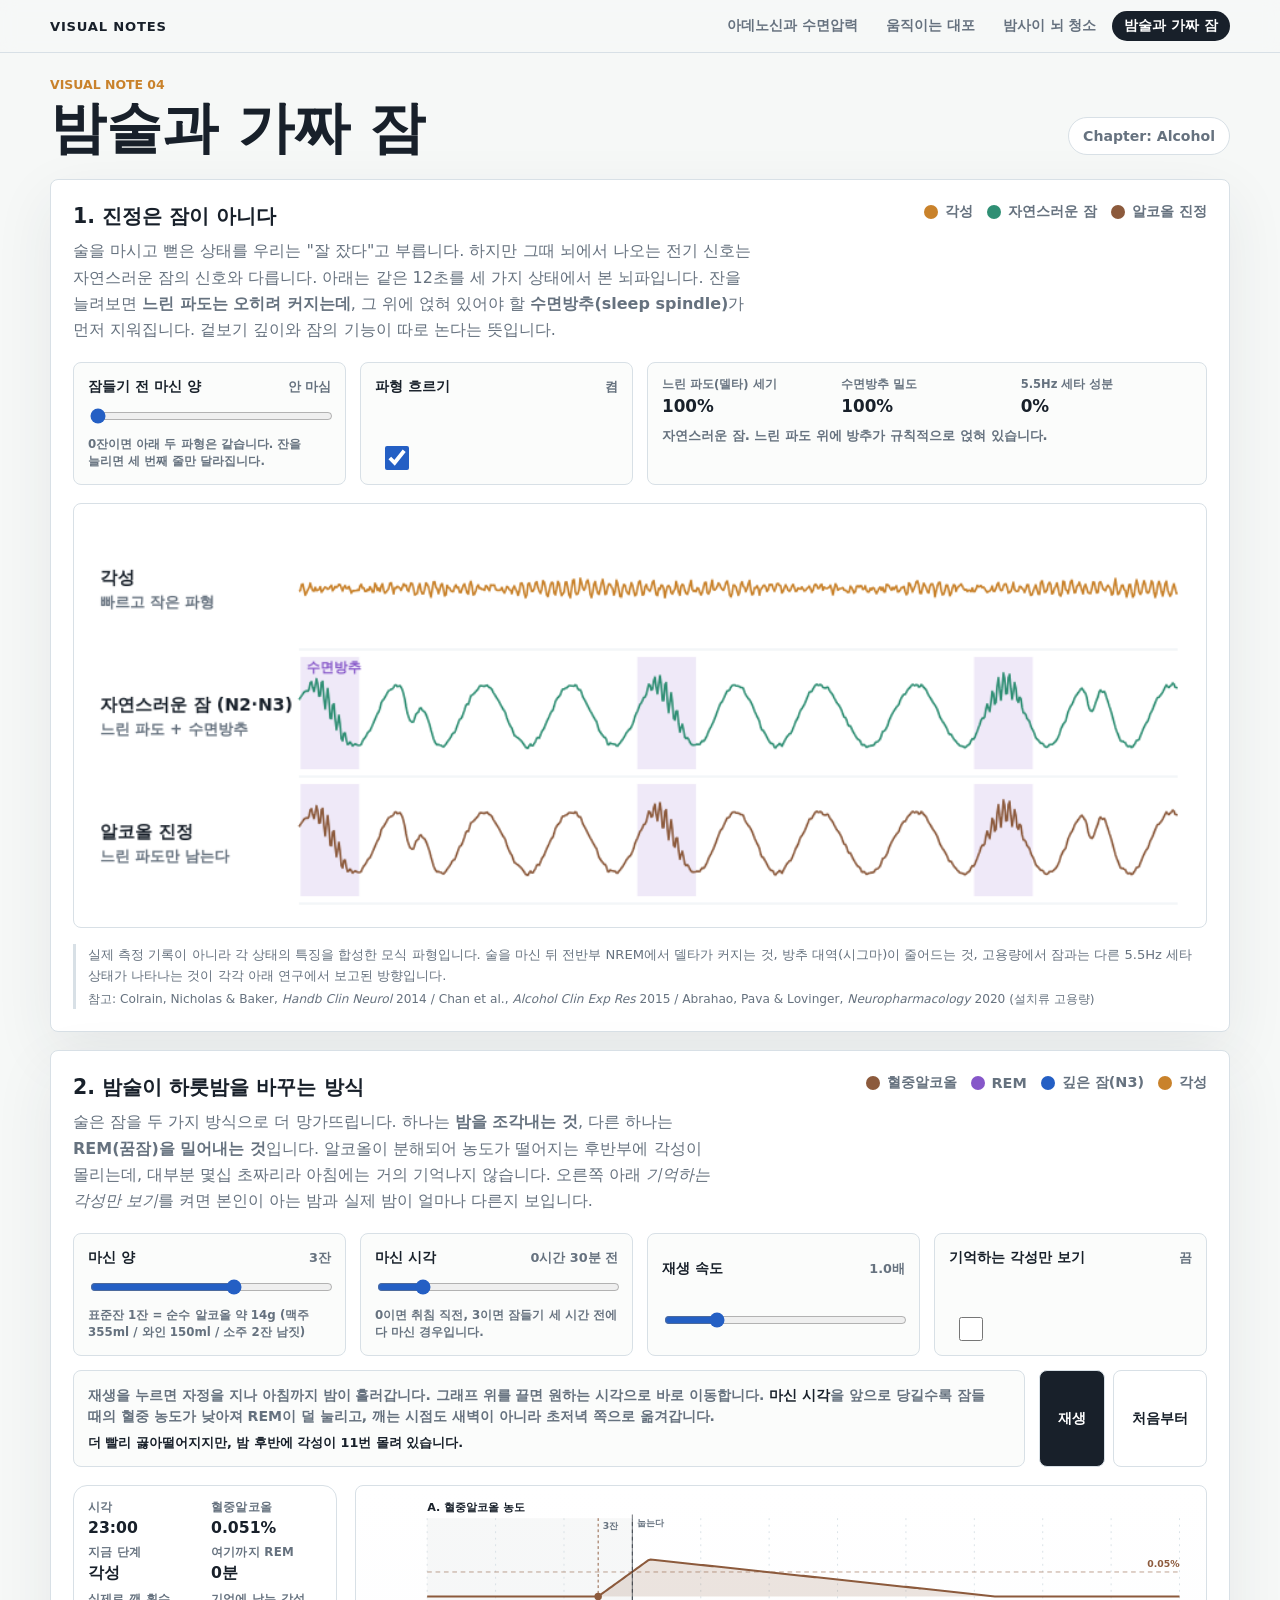
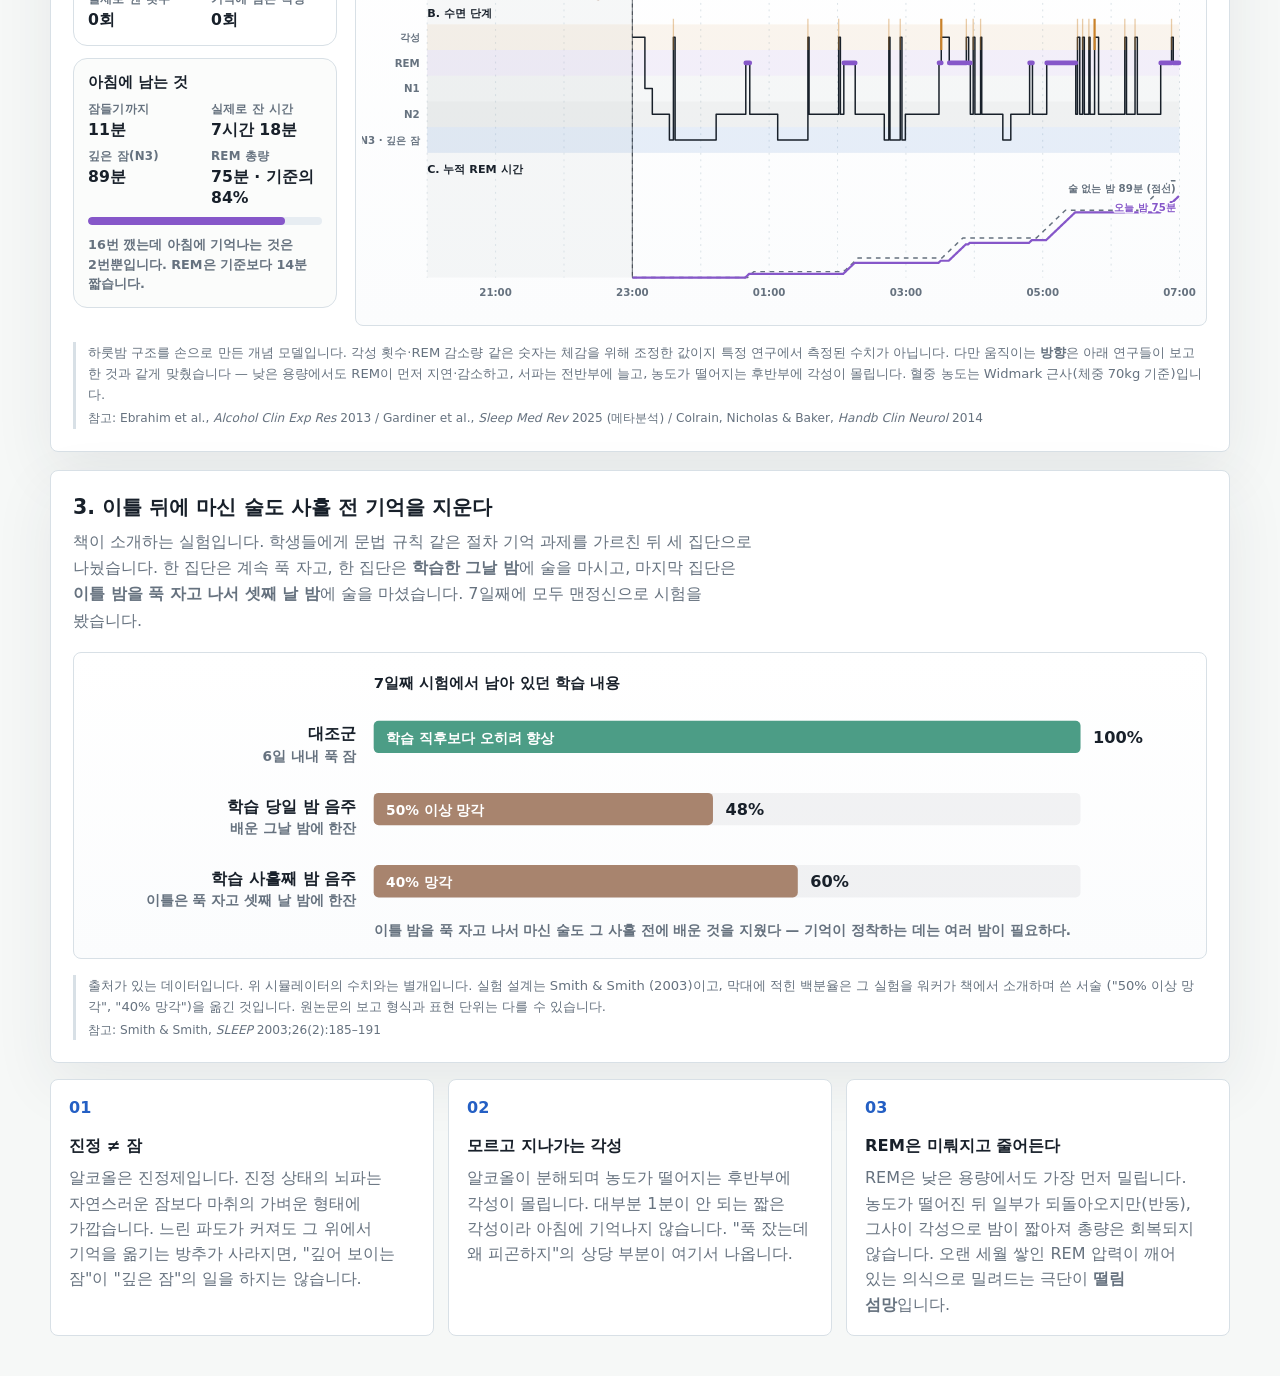
==== alcohol_sim/index.html @ cadebc6d "네 번째 시각화 "밤술과 가짜 잠" 추가 책에서 알코올을 "수면제를 제외하고 가장 잘못 알려진 수면 보조제"로 꼽는 대목을 세 장면으로 나눠 담았다.  1. 진정 ≠ 잠 (뇌파 비" ====
<!doctype html>
<html lang="ko">
  <head>
    <meta charset="UTF-8" />
    <meta name="viewport" content="width=device-width, initial-scale=1.0" />
    <title>Why We Sleep Visual Notes</title>
    <link rel="stylesheet" href="../styles.css" />
  </head>
  <body>
    <main class="app-shell">
      <section class="topbar" aria-labelledby="page-title">
        <div>
          <p class="eyebrow">Visual Note 04</p>
          <h1 id="page-title">밤술과 가짜 잠</h1>
        </div>
        <div class="chapter-pill">Chapter: Alcohol</div>
      </section>

      <section class="visual-stage" aria-labelledby="eeg-title">
        <div class="chart-header">
          <div>
            <h2 id="eeg-title">1. 진정은 잠이 아니다</h2>
            <p>
              술을 마시고 뻗은 상태를 우리는 "잘 잤다"고 부릅니다. 하지만 그때 뇌에서 나오는 전기 신호는
              자연스러운 잠의 신호와 다릅니다. 아래는 같은 12초를 세 가지 상태에서 본 뇌파입니다.
              잔을 늘려보면 <b>느린 파도는 오히려 커지는데</b>, 그 위에 얹혀 있어야 할
              <b>수면방추(sleep spindle)</b>가 먼저 지워집니다. 겉보기 깊이와 잠의 기능이 따로 논다는 뜻입니다.
            </p>
          </div>
          <div class="legend" aria-label="뇌파 범례">
            <span><i class="swatch swatch-wakeful"></i>각성</span>
            <span><i class="swatch swatch-natural"></i>자연스러운 잠</span>
            <span><i class="swatch swatch-alcohol"></i>알코올 진정</span>
          </div>
        </div>

        <div class="control-panel eeg-controls" aria-label="뇌파 비교 조절">
          <label>
            <span>잠들기 전 마신 양 <b id="eegDoseValue"></b></span>
            <input id="eegDose" type="range" min="0" max="4" step="0.25" value="0" />
            <small>0잔이면 아래 두 파형은 같습니다. 잔을 늘리면 세 번째 줄만 달라집니다.</small>
          </label>
          <label class="toggle-card">
            <span>파형 흐르기 <b id="eegPlayValue"></b></span>
            <input id="eegPlay" type="checkbox" checked />
          </label>
          <div class="eeg-readout">
            <dl>
              <div>
                <dt>느린 파도(델타) 세기</dt>
                <dd id="deltaValue">—</dd>
              </div>
              <div>
                <dt>수면방추 밀도</dt>
                <dd id="spindleValue">—</dd>
              </div>
              <div>
                <dt>5.5Hz 세타 성분</dt>
                <dd id="thetaValue">—</dd>
              </div>
            </dl>
            <p id="eegVerdict">—</p>
          </div>
        </div>

        <div class="eeg-frame">
          <canvas
            id="eegCanvas"
            width="900"
            height="330"
            role="img"
            aria-label="각성, 자연스러운 잠, 알코올 진정의 뇌파 비교"
          ></canvas>
        </div>

        <p class="model-note">
          실제 측정 기록이 아니라 각 상태의 특징을 합성한 모식 파형입니다.
          술을 마신 뒤 전반부 NREM에서 델타가 커지는 것, 방추 대역(시그마)이 줄어드는 것,
          고용량에서 잠과는 다른 5.5Hz 세타 상태가 나타나는 것이 각각 아래 연구에서 보고된 방향입니다.
          <span>
            참고: Colrain, Nicholas &amp; Baker, <i>Handb Clin Neurol</i> 2014 /
            Chan et al., <i>Alcohol Clin Exp Res</i> 2015 /
            Abrahao, Pava &amp; Lovinger, <i>Neuropharmacology</i> 2020 (설치류 고용량)
          </span>
        </p>
      </section>

      <section class="visual-stage stage-gap" aria-labelledby="night-title">
        <div class="chart-header">
          <div>
            <h2 id="night-title">2. 밤술이 하룻밤을 바꾸는 방식</h2>
            <p>
              술은 잠을 두 가지 방식으로 더 망가뜨립니다. 하나는 <b>밤을 조각내는 것</b>,
              다른 하나는 <b>REM(꿈잠)을 밀어내는 것</b>입니다.
              알코올이 분해되어 농도가 떨어지는 후반부에 각성이 몰리는데,
              대부분 몇십 초짜리라 아침에는 거의 기억나지 않습니다.
              오른쪽 아래 <em>기억하는 각성만 보기</em>를 켜면 본인이 아는 밤과 실제 밤이 얼마나 다른지 보입니다.
            </p>
          </div>
          <div class="legend" aria-label="그래프 범례">
            <span><i class="swatch swatch-alcohol"></i>혈중알코올</span>
            <span><i class="swatch swatch-rem"></i>REM</span>
            <span><i class="swatch swatch-deep"></i>깊은 잠(N3)</span>
            <span><i class="swatch swatch-arousal"></i>각성</span>
          </div>
        </div>

        <div class="control-panel alcohol-controls" aria-label="시뮬레이션 조절">
          <label>
            <span>마신 양 <b id="drinksValue"></b></span>
            <input id="drinks" type="range" min="0" max="5" step="0.5" value="3" />
            <small>표준잔 1잔 = 순수 알코올 약 14g (맥주 355ml / 와인 150ml / 소주 2잔 남짓)</small>
          </label>
          <label>
            <span>마신 시각 <b id="aheadValue"></b></span>
            <input id="drinkAhead" type="range" min="0" max="3" step="0.25" value="0.5" />
            <small>0이면 취침 직전, 3이면 잠들기 세 시간 전에 다 마신 경우입니다.</small>
          </label>
          <label>
            <span>재생 속도 <b id="speedValue"></b></span>
            <input id="speed" type="range" min="0.5" max="3" step="0.1" value="1" />
          </label>
          <label class="toggle-card">
            <span>기억하는 각성만 보기 <b id="rememberedValue"></b></span>
            <input id="showRemembered" type="checkbox" />
          </label>
          <div class="sleep-controls">
            <div class="drag-help">
              재생을 누르면 자정을 지나 아침까지 밤이 흘러갑니다. 그래프 위를 끌면 원하는 시각으로 바로 이동합니다.
              <em>마신 시각</em>을 앞으로 당길수록 잠들 때의 혈중 농도가 낮아져 REM이 덜 눌리고,
              깨는 시점도 새벽이 아니라 초저녁 쪽으로 옮겨갑니다.
              <b id="statusValue"></b>
            </div>
            <div class="button-row">
              <button id="playToggle" type="button">재생</button>
              <button id="restart" type="button">처음부터</button>
            </div>
          </div>
        </div>

        <div class="alcohol-stage">
          <div class="night-readout">
            <dl class="brain-readout">
              <div>
                <dt>시각</dt>
                <dd id="clockValue">—</dd>
              </div>
              <div>
                <dt>혈중알코올</dt>
                <dd id="bacValue">—</dd>
              </div>
              <div>
                <dt>지금 단계</dt>
                <dd id="stageValue">—</dd>
              </div>
              <div>
                <dt>여기까지 REM</dt>
                <dd id="remValue">—</dd>
              </div>
              <div>
                <dt>실제로 깬 횟수</dt>
                <dd id="wakeValue">—</dd>
              </div>
              <div>
                <dt>기억에 남는 각성</dt>
                <dd id="rememberValue">—</dd>
              </div>
            </dl>

            <div class="morning-card">
              <h3>아침에 남는 것</h3>
              <dl class="brain-readout">
                <div>
                  <dt>잠들기까지</dt>
                  <dd id="summarySol">—</dd>
                </div>
                <div>
                  <dt>실제로 잔 시간</dt>
                  <dd id="summaryTst">—</dd>
                </div>
                <div>
                  <dt>깊은 잠(N3)</dt>
                  <dd id="summaryN3">—</dd>
                </div>
                <div>
                  <dt>REM 총량</dt>
                  <dd id="summaryRem">—</dd>
                </div>
              </dl>
              <div class="rem-bar" aria-hidden="true">
                <i id="remBarFill"></i>
              </div>
              <p id="summaryVerdict">—</p>
            </div>
          </div>

          <div class="chart-frame">
            <svg id="nightChart" role="img" aria-label="혈중알코올 농도, 수면 단계, 누적 REM 그래프"></svg>
          </div>
        </div>

        <p class="model-note">
          하룻밤 구조를 손으로 만든 개념 모델입니다. 각성 횟수·REM 감소량 같은 숫자는
          체감을 위해 조정한 값이지 특정 연구에서 측정된 수치가 아닙니다.
          다만 움직이는 <b>방향</b>은 아래 연구들이 보고한 것과 같게 맞췄습니다 —
          낮은 용량에서도 REM이 먼저 지연·감소하고, 서파는 전반부에 늘고,
          농도가 떨어지는 후반부에 각성이 몰립니다. 혈중 농도는 Widmark 근사(체중 70kg 기준)입니다.
          <span>
            참고: Ebrahim et al., <i>Alcohol Clin Exp Res</i> 2013 /
            Gardiner et al., <i>Sleep Med Rev</i> 2025 (메타분석) /
            Colrain, Nicholas &amp; Baker, <i>Handb Clin Neurol</i> 2014
          </span>
        </p>
      </section>

      <section class="visual-stage stage-gap" aria-labelledby="memory-title">
        <div class="chart-header">
          <div>
            <h2 id="memory-title">3. 이틀 뒤에 마신 술도 사흘 전 기억을 지운다</h2>
            <p>
              책이 소개하는 실험입니다. 학생들에게 문법 규칙 같은 절차 기억 과제를 가르친 뒤 세 집단으로 나눴습니다.
              한 집단은 계속 푹 자고, 한 집단은 <b>학습한 그날 밤</b>에 술을 마시고,
              마지막 집단은 <b>이틀 밤을 푹 자고 나서 셋째 날 밤</b>에 술을 마셨습니다.
              7일째에 모두 맨정신으로 시험을 봤습니다.
            </p>
          </div>
        </div>

        <div class="chart-frame memory-frame">
          <svg id="memoryChart" role="img" aria-label="음주 시점에 따른 기억 유지율 비교"></svg>
        </div>

        <p class="model-note">
          출처가 있는 데이터입니다. 위 시뮬레이터의 수치와는 별개입니다.
          실험 설계는 Smith &amp; Smith (2003)이고, 막대에 적힌 백분율은 그 실험을 워커가 책에서 소개하며 쓴 서술
          ("50% 이상 망각", "40% 망각")을 옮긴 것입니다. 원논문의 보고 형식과 표현 단위는 다를 수 있습니다.
          <span>참고: Smith &amp; Smith, <i>SLEEP</i> 2003;26(2):185–191</span>
        </p>
      </section>

      <section class="insight-grid" aria-label="핵심 설명">
        <article>
          <span class="metric">01</span>
          <h3>진정 ≠ 잠</h3>
          <p>
            알코올은 진정제입니다. 진정 상태의 뇌파는 자연스러운 잠보다 마취의 가벼운 형태에 가깝습니다.
            느린 파도가 커져도 그 위에서 기억을 옮기는 방추가 사라지면,
            "깊어 보이는 잠"이 "깊은 잠"의 일을 하지는 않습니다.
          </p>
        </article>
        <article>
          <span class="metric">02</span>
          <h3>모르고 지나가는 각성</h3>
          <p>
            알코올이 분해되며 농도가 떨어지는 후반부에 각성이 몰립니다.
            대부분 1분이 안 되는 짧은 각성이라 아침에 기억나지 않습니다.
            "푹 잤는데 왜 피곤하지"의 상당 부분이 여기서 나옵니다.
          </p>
        </article>
        <article>
          <span class="metric">03</span>
          <h3>REM은 미뤄지고 줄어든다</h3>
          <p>
            REM은 낮은 용량에서도 가장 먼저 밀립니다. 농도가 떨어진 뒤 일부가 되돌아오지만(반동),
            그사이 각성으로 밤이 짧아져 총량은 회복되지 않습니다.
            오랜 세월 쌓인 REM 압력이 깨어 있는 의식으로 밀려드는 극단이 <b>떨림 섬망</b>입니다.
          </p>
        </article>
      </section>
    </main>

    <script src="../nav.js"></script>
    <script src="../shared.js"></script>
    <script src="../alcohol.js"></script>
  </body>
</html>
---- styles.css ----
:root {
  color-scheme: light;
  --ink: #18202a;
  --muted: #66727f;
  --line: #d8e0e6;
  --paper: #f6f8f7;
  --surface: #ffffff;
  --adenosine: #2f8f74;
  --circadian: #8657c9;
  --pressure: #245fc4;
  --caffeine: #c9822b;
  --sleep: #f2dfc8;
  --forced-sleep: #eecb9e;
  --wake: #fff8e8;
  --amyloid: #4a5b8c;
  --plaque: #8c5a3c;
  --clearance: #1f8ba8;
}

* {
  box-sizing: border-box;
}

body {
  margin: 0;
  min-height: 100vh;
  background: var(--paper);
  color: var(--ink);
  font-family:
    Inter, ui-sans-serif, system-ui, -apple-system, BlinkMacSystemFont, "Segoe UI",
    sans-serif;
}

.app-shell {
  width: min(1180px, calc(100% - 32px));
  margin: 0 auto;
  padding: 24px 0 40px;
}

/* ── 공통 헤더 (nav.js가 모든 페이지에 주입) ─────────────── */

.site-nav {
  position: sticky;
  top: 0;
  z-index: 20;
  border-bottom: 1px solid var(--line);
  background: rgb(246 248 247 / 0.88);
  backdrop-filter: blur(8px);
}

.site-nav-inner {
  display: flex;
  align-items: center;
  justify-content: space-between;
  gap: 20px;
  width: min(1180px, calc(100% - 32px));
  min-height: 52px;
  margin: 0 auto;
}

.site-nav-brand {
  flex: 0 0 auto;
  color: var(--ink);
  font-size: 0.82rem;
  font-weight: 900;
  letter-spacing: 0.06em;
  text-decoration: none;
  text-transform: uppercase;
}

.site-nav-links {
  display: flex;
  align-items: center;
  gap: 4px;
  min-width: 0;
  overflow-x: auto;
  scrollbar-width: none;
}

.site-nav-links::-webkit-scrollbar {
  display: none;
}

.site-nav-link {
  flex: 0 0 auto;
  border-radius: 999px;
  padding: 6px 12px;
  color: var(--muted);
  font-size: 0.86rem;
  font-weight: 800;
  text-decoration: none;
  white-space: nowrap;
}

a.site-nav-link:hover {
  background: rgb(36 95 196 / 0.08);
  color: var(--pressure);
}

.site-nav-link.is-current {
  background: var(--ink);
  color: #fff;
}

.home-shell {
  display: grid;
  gap: 18px;
}

/* 화면 높이에 맞추지 않고 콘텐츠 높이를 그대로 쓴다.
   min-height + align-content:center 조합은 위아래로 죽은 공간을 만든다. */
.home-hero {
  display: grid;
  justify-items: start;
  gap: 18px;
  padding: 40px 0 10px;
}

.home-hero h1 {
  max-width: 900px;
}

.home-hero p {
  max-width: 720px;
  color: var(--muted);
  font-size: 1.08rem;
  line-height: 1.75;
  word-break: keep-all;
}

/* 히어로에서 아래 카드로 시선을 내리는 손그림 화살표 */
.scroll-cue {
  display: flex;
  align-items: flex-end;
  gap: 12px;
  margin-top: 4px;
  color: var(--caffeine);
}

.scroll-cue svg {
  width: 56px;
  height: 74px;
  flex: 0 0 auto;
}

.scroll-cue span {
  padding-bottom: 10px;
  font-size: 0.92rem;
  font-weight: 800;
}

/* ── 홈 시각화 카드 ───────────────────────────────────────
   .insight-grid는 sim 페이지의 "핵심 설명"과 공유하므로
   홈 목록은 별도 클래스로 둔다. 섞으면 설명 카드까지 클릭 가능해 보인다. */

.viz-grid {
  display: grid;
  grid-template-columns: repeat(3, minmax(0, 1fr));
  gap: 14px;
}

.viz-card {
  display: flex;
  flex-direction: column;
  border: 1px solid var(--line);
  border-radius: 8px;
  padding: 18px;
  background: var(--surface);
  color: inherit;
  text-decoration: none;
}

a.viz-card {
  transition:
    transform 0.14s ease,
    box-shadow 0.14s ease,
    border-color 0.14s ease;
}

a.viz-card:hover {
  border-color: var(--pressure);
  box-shadow: 0 14px 34px rgb(41 51 61 / 0.13);
  transform: translateY(-3px);
}

a.viz-card:focus-visible {
  outline: 2px solid var(--pressure);
  outline-offset: 3px;
}

.viz-card .metric {
  display: block;
  margin-bottom: 18px;
  color: var(--pressure);
  font-weight: 900;
}

.viz-card h3 {
  margin-bottom: 8px;
  font-size: 1.02rem;
}

.viz-card p {
  color: var(--muted);
  line-height: 1.58;
  word-break: keep-all;
}

.viz-card-go {
  margin-top: 14px;
  color: var(--pressure);
  font-size: 0.88rem;
  font-weight: 900;
}

a.viz-card:hover .viz-card-go {
  text-decoration: underline;
}

/* ── 홈 하단 소개 ─────────────────────────────────────── */

.home-about {
  display: grid;
  grid-template-columns: minmax(0, 1fr) auto;
  align-items: start;
  gap: 24px 40px;
  margin-top: 34px;
  padding-top: 26px;
  border-top: 1px solid var(--line);
}

.home-about h2 {
  margin-bottom: 12px;
  font-size: 1.02rem;
}

.home-about-main p {
  max-width: 680px;
  color: var(--muted);
  line-height: 1.7;
  word-break: keep-all;
}

.home-about-main p + p {
  margin-top: 10px;
}

.home-about-main a {
  color: var(--ink);
  font-weight: 800;
  text-decoration: underline;
  text-underline-offset: 3px;
}

.home-about-note {
  margin-top: 14px;
  border-left: 3px solid var(--line);
  padding-left: 12px;
  font-size: 0.88rem;
}

.home-about-links {
  display: grid;
  gap: 8px;
  justify-items: start;
}

.home-about-links a {
  display: inline-flex;
  align-items: center;
  gap: 6px;
  border: 1px solid var(--line);
  border-radius: 999px;
  padding: 9px 16px;
  background: var(--surface);
  color: var(--ink);
  font-size: 0.88rem;
  font-weight: 800;
  text-decoration: none;
  white-space: nowrap;
}

.home-about-links a:hover {
  border-color: var(--pressure);
  color: var(--pressure);
}

/* 아직 만들지 않은 시각화 */
.viz-card.is-soon {
  border-style: dashed;
  background: #eef1f3;
  cursor: default;
  opacity: 0.6;
}

.viz-card.is-soon .metric {
  color: var(--muted);
}

.topbar {
  display: flex;
  align-items: end;
  justify-content: space-between;
  gap: 20px;
  margin-bottom: 24px;
}

.eyebrow {
  margin: 0 0 8px;
  color: var(--caffeine);
  font-size: 0.78rem;
  font-weight: 800;
  letter-spacing: 0;
  text-transform: uppercase;
}

h1,
h2,
h3,
p {
  margin: 0;
}

h1 {
  font-size: clamp(2rem, 4.4vw, 4.7rem);
  line-height: 0.98;
  letter-spacing: 0;
}

.chapter-pill {
  flex: 0 0 auto;
  border: 1px solid var(--line);
  border-radius: 999px;
  padding: 10px 14px;
  background: var(--surface);
  color: var(--muted);
  font-size: 0.88rem;
  font-weight: 700;
}

.visual-stage {
  background: var(--surface);
  border: 1px solid var(--line);
  border-radius: 8px;
  padding: 22px;
  box-shadow: 0 20px 60px rgb(41 51 61 / 0.08);
}

.chart-header {
  display: flex;
  align-items: start;
  justify-content: space-between;
  gap: 24px;
  margin-bottom: 18px;
}

.chart-header h2 {
  margin-bottom: 8px;
  font-size: 1.28rem;
}

.chart-header p {
  max-width: 680px;
  color: var(--muted);
  line-height: 1.65;
  word-break: keep-all;
}

.legend {
  display: flex;
  flex-wrap: wrap;
  justify-content: flex-end;
  gap: 10px 14px;
  min-width: 300px;
  color: var(--muted);
  font-size: 0.9rem;
  font-weight: 700;
}

.legend span {
  display: inline-flex;
  align-items: center;
  gap: 7px;
}

.swatch {
  width: 14px;
  height: 14px;
  border-radius: 50%;
  display: inline-block;
}

.swatch-adenosine {
  background: var(--adenosine);
}

.swatch-pressure {
  background: var(--pressure);
}

.swatch-circadian {
  background: var(--circadian);
}

.swatch-caffeine {
  background: var(--caffeine);
}

.control-panel {
  display: grid;
  grid-template-columns: repeat(4, minmax(0, 1fr));
  gap: 14px;
  margin-bottom: 18px;
}

.control-panel label {
  display: grid;
  gap: 10px;
  min-width: 0;
  border: 1px solid var(--line);
  border-radius: 8px;
  padding: 14px;
  background: #fbfcfb;
}

.control-panel span {
  display: flex;
  align-items: center;
  justify-content: space-between;
  gap: 10px;
  color: var(--ink);
  font-size: 0.88rem;
  font-weight: 800;
  line-height: 1.35;
}

.control-panel b {
  flex: 0 0 auto;
  color: var(--muted);
  font-size: 0.8rem;
}

input[type="range"] {
  width: 100%;
  accent-color: var(--pressure);
}

input[type="number"] {
  width: 100%;
  border: 1px solid var(--line);
  border-radius: 8px;
  padding: 9px 10px;
  background: #fff;
  color: var(--ink);
  font: inherit;
  font-weight: 800;
}

input[type="checkbox"] {
  justify-self: start;
  width: 44px;
  height: 24px;
  margin: 0;
  accent-color: var(--pressure);
}

.toggle-card {
  align-content: space-between;
}

.sleep-controls {
  display: grid;
  grid-column: span 4;
  grid-template-columns: minmax(0, 1fr) auto;
  gap: 14px;
}

.drag-help {
  border: 1px solid var(--line);
  border-radius: 8px;
  padding: 14px;
  background: #fbfcfb;
  color: var(--muted);
  font-size: 0.88rem;
  font-weight: 700;
  line-height: 1.5;
  word-break: keep-all;
}

.drag-help b {
  display: block;
  margin-top: 6px;
  color: var(--ink);
}

.button-row {
  display: flex;
  align-items: stretch;
  gap: 8px;
}

button {
  border: 1px solid var(--line);
  border-radius: 8px;
  padding: 0 18px;
  background: var(--ink);
  color: #fff;
  font: inherit;
  font-size: 0.9rem;
  font-weight: 900;
  cursor: pointer;
}

button + button {
  background: #fff;
  color: var(--ink);
}

.chart-frame {
  position: relative;
  width: 100%;
  min-height: 460px;
  border: 1px solid var(--line);
  border-radius: 8px;
  overflow: hidden;
  background: linear-gradient(180deg, #ffffff 0%, #fbfcfd 100%);
}

#sleepChart {
  display: block;
  width: 100%;
  height: 460px;
  touch-action: none;
}

.forced-draw-mode #sleepChart {
  cursor: crosshair;
}

.axis-label {
  position: absolute;
  color: var(--muted);
  font-size: 0.78rem;
  font-weight: 800;
}

.axis-y {
  top: 18px;
  left: 18px;
}

.axis-x {
  right: 20px;
  bottom: 16px;
}

.insight-grid {
  display: grid;
  grid-template-columns: repeat(3, minmax(0, 1fr));
  gap: 14px;
  margin-top: 16px;
}

.insight-grid article {
  background: var(--surface);
  border: 1px solid var(--line);
  border-radius: 8px;
  padding: 18px;
}

.metric {
  display: block;
  margin-bottom: 18px;
  color: var(--pressure);
  font-weight: 900;
}

.insight-grid h3 {
  margin-bottom: 8px;
  font-size: 1.02rem;
}

.insight-grid p {
  color: var(--muted);
  line-height: 1.58;
  word-break: keep-all;
}

.sleep-band {
  fill: var(--sleep);
}

.forced-sleep-band {
  cursor: pointer;
  fill: var(--forced-sleep);
}

.wake-band {
  fill: var(--wake);
}

.grid-line {
  stroke: #e7edf2;
  stroke-width: 1;
}

.axis-line {
  stroke: #aeb9c3;
  stroke-width: 1.5;
}

.chart-text {
  fill: var(--muted);
  font-size: 12px;
  font-weight: 700;
}

.event-label {
  fill: var(--ink);
  font-size: 12px;
  font-weight: 800;
}

.path-adenosine,
.path-pressure,
.path-circadian {
  fill: none;
  stroke-linecap: round;
  stroke-linejoin: round;
  stroke-width: 4;
}

.pressure-fill {
  stroke: none;
}

.path-adenosine {
  stroke: var(--adenosine);
}

.path-pressure {
  stroke: var(--pressure);
}

.path-circadian {
  stroke: var(--circadian);
}

.threshold-line {
  stroke: var(--pressure);
  stroke-dasharray: 6 7;
  stroke-width: 1.5;
}

.now-line {
  stroke: var(--ink);
  stroke-dasharray: 5 7;
  stroke-width: 1.5;
}

.forced-line {
  stroke: var(--caffeine);
  stroke-dasharray: 4 6;
  stroke-width: 1.5;
}

.sleep-label {
  fill: #5b6e8c;
  font-size: 12px;
  font-weight: 900;
}

.manual-label {
  fill: var(--ink);
  font-size: 12px;
  font-weight: 900;
  pointer-events: none;
}

.drag-preview {
  fill: var(--forced-sleep);
  opacity: 0.64;
  pointer-events: none;
}

/* ── Visual Note 02: 졸음운전 ────────────────────────────── */

.drive-controls {
  grid-template-columns: repeat(4, minmax(0, 1fr));
  align-items: stretch;
}

.control-panel label small {
  color: var(--muted);
  font-size: 0.74rem;
  font-weight: 700;
  line-height: 1.45;
  word-break: keep-all;
}

.stat-card {
  display: grid;
  align-content: start;
  gap: 8px;
  min-width: 0;
  border: 1px solid var(--line);
  border-radius: 8px;
  padding: 14px;
  background: #fbfcfb;
}

.stat-card > span {
  color: var(--ink);
  font-size: 0.88rem;
  font-weight: 800;
}

.stat-card > b {
  color: var(--pressure);
  font-size: 1.5rem;
  font-weight: 900;
  line-height: 1;
}

.stat-card > small {
  color: var(--muted);
  font-size: 0.76rem;
  font-weight: 700;
  line-height: 1.45;
  word-break: keep-all;
}

.drive-frame {
  position: relative;
  width: 100%;
  aspect-ratio: 16 / 9;
  max-height: 560px;
  border: 1px solid var(--line);
  border-radius: 8px;
  overflow: hidden;
  background: #0d1118;
  user-select: none;
  touch-action: none;
}

#driveCanvas {
  display: block;
  width: 100%;
  height: 100%;
}

.eyelid {
  position: absolute;
  left: 0;
  width: 100%;
  height: 56%;
  pointer-events: none;
  transform: scaleY(0);
  will-change: transform;
}

.eyelid-top {
  top: 0;
  transform-origin: top;
  background: linear-gradient(180deg, #000 0%, #000 74%, #17090a 100%);
}

.eyelid-bottom {
  bottom: 0;
  transform-origin: bottom;
  background: linear-gradient(0deg, #000 0%, #000 74%, #17090a 100%);
}

.drive-frame.is-shut::after {
  content: "눈이 감겼습니다";
  position: absolute;
  inset: auto 0 46%;
  color: #6b2a2a;
  font-size: 0.9rem;
  font-weight: 900;
  letter-spacing: 0.14em;
  text-align: center;
  pointer-events: none;
}

.drive-hud {
  position: absolute;
  inset: 14px 14px auto;
  display: grid;
  gap: 10px;
  pointer-events: none;
}

.drive-frame.is-blind .hud-item:not(.hud-danger),
.drive-frame.is-blind .lane-gauge {
  opacity: 0;
}

.drive-frame.is-blind .hud-danger {
  background: rgb(40 12 12 / 0.85);
}

.hud-row {
  display: flex;
  flex-wrap: wrap;
  gap: 8px;
}

.hud-item {
  display: grid;
  gap: 2px;
  border-radius: 6px;
  padding: 7px 11px;
  background: rgb(10 14 20 / 0.62);
  color: #e8eef5;
}

.hud-item span {
  color: #93a4b8;
  font-size: 0.68rem;
  font-weight: 800;
}

.hud-item b {
  font-size: 0.98rem;
  font-weight: 900;
  font-variant-numeric: tabular-nums;
}

.hud-danger b {
  color: #ff9c7a;
}

.lane-gauge {
  display: flex;
  align-items: center;
  gap: 10px;
  width: min(340px, 68%);
}

.lane-gauge-track {
  position: relative;
  flex: 1;
  height: 6px;
  border-radius: 999px;
  background: rgb(10 14 20 / 0.62);
}

.lane-gauge-track::before {
  content: "";
  position: absolute;
  top: -3px;
  bottom: -3px;
  left: 50%;
  width: 1px;
  background: rgb(232 238 245 / 0.5);
}

.lane-gauge-track i {
  position: absolute;
  top: 50%;
  left: 50%;
  width: 12px;
  height: 12px;
  border-radius: 50%;
  background: #7fd1ff;
  transform: translate(-50%, -50%);
}

#laneLabel {
  color: #93a4b8;
  font-size: 0.72rem;
  font-weight: 900;
  white-space: nowrap;
}

#laneLabel[data-level="warn"] {
  color: #ffcc7a;
}

#laneLabel[data-level="danger"] {
  color: #ff8a6a;
}

.drive-overlay {
  position: absolute;
  inset: 0;
  display: grid;
  place-items: center;
  padding: 20px;
  background: rgb(8 11 16 / 0.72);
  backdrop-filter: blur(2px);
}

.drive-overlay[hidden] {
  display: none;
}

.overlay-card {
  display: grid;
  justify-items: center;
  text-align: center;
  gap: 12px;
  width: min(520px, 100%);
  border: 1px solid rgb(232 238 245 / 0.14);
  border-radius: 10px;
  padding: 22px;
  background: rgb(16 21 29 / 0.94);
  color: #eef3f8;
}

.overlay-eyebrow {
  color: var(--caffeine);
  font-size: 0.74rem;
  font-weight: 900;
  letter-spacing: 0.1em;
  text-transform: uppercase;
}

.overlay-card h3 {
  font-size: 1.24rem;
  line-height: 1.35;
  word-break: keep-all;
}

.overlay-card > p:last-of-type {
  color: #a9b8c8;
  font-size: 0.92rem;
  line-height: 1.6;
  word-break: keep-all;
}

.overlay-stats {
  display: grid;
  grid-template-columns: repeat(2, minmax(0, 1fr));
  gap: 10px;
  width: 100%;
  margin: 0;
}

.overlay-stats[hidden] {
  display: none;
}

.overlay-stats div {
  border-radius: 6px;
  padding: 10px 12px;
  background: rgb(232 238 245 / 0.06);
}

.overlay-stats dt {
  color: #93a4b8;
  font-size: 0.72rem;
  font-weight: 800;
}

.overlay-stats dd {
  margin: 4px 0 0;
  font-size: 1rem;
  font-weight: 900;
  font-variant-numeric: tabular-nums;
  word-break: keep-all;
}

.overlay-card button {
  min-height: 50px;
  margin-top: 4px;
  padding: 0 32px;
  font-size: 1rem;
}

.overlay-card > small {
  color: #93a4b8;
  font-size: 0.78rem;
  font-weight: 700;
  line-height: 1.5;
  word-break: keep-all;
}

.overlay-stats dd,
.overlay-stats dt {
  text-align: left;
}

.touch-controls {
  position: absolute;
  inset: auto 14px 14px;
  display: none;
  justify-content: space-between;
  gap: 12px;
}

.touch-controls button {
  width: 76px;
  height: 56px;
  border: 1px solid rgb(232 238 245 / 0.2);
  border-radius: 10px;
  background: rgb(10 14 20 / 0.6);
  color: #e8eef5;
  font-size: 1.2rem;
}

.dual-charts {
  display: grid;
  grid-template-columns: repeat(2, minmax(0, 1fr));
  gap: 14px;
  margin-bottom: 18px;
}

.mini-chart figcaption {
  display: flex;
  align-items: center;
  justify-content: space-between;
  gap: 10px;
}

.drag-badge {
  flex: 0 0 auto;
  border: 1px solid var(--line);
  border-radius: 999px;
  padding: 4px 10px;
  background: var(--surface);
  color: var(--muted);
  font-size: 0.72rem;
  font-weight: 800;
}

#riskCurve {
  cursor: ew-resize;
  touch-action: none;
  user-select: none;
}

#riskCurve.is-scrubbing .current-dot {
  r: 8;
}

.mini-chart {
  display: grid;
  gap: 10px;
  margin: 0;
  border: 1px solid var(--line);
  border-radius: 8px;
  padding: 16px;
  background: #fbfcfb;
}

.mini-chart figcaption {
  color: var(--ink);
  font-size: 0.9rem;
  font-weight: 800;
  word-break: keep-all;
}

.mini-chart svg {
  display: block;
  width: 100%;
  height: auto;
}

.mini-chart small {
  color: var(--muted);
  font-size: 0.76rem;
  font-weight: 700;
  line-height: 1.5;
  word-break: keep-all;
}

.grid-line.dashed {
  stroke-dasharray: 4 5;
}

.current-dot {
  fill: var(--caffeine);
}

.risk-bar {
  fill: #4d5763;
}

.risk-bar.is-active {
  fill: var(--caffeine);
}

@media (max-width: 900px) {
  .drive-controls {
    grid-template-columns: repeat(2, minmax(0, 1fr));
  }

  .dual-charts {
    grid-template-columns: 1fr;
  }
}

@media (pointer: coarse) {
  .touch-controls {
    display: flex;
  }
}

@media (max-width: 760px) {
  .app-shell {
    width: min(100% - 20px, 1180px);
    padding-top: 20px;
  }

  .drive-controls {
    grid-template-columns: 1fr;
  }

  .drive-frame {
    aspect-ratio: 4 / 3;
  }

  .hud-item span {
    font-size: 0.62rem;
  }

  .hud-item b {
    font-size: 0.85rem;
  }

  .lane-gauge {
    width: 100%;
  }

  .overlay-stats {
    grid-template-columns: 1fr;
  }

  .topbar,
  .chart-header {
    align-items: stretch;
    flex-direction: column;
  }

  .chapter-pill {
    width: fit-content;
  }

  .visual-stage {
    padding: 14px;
  }

  .legend {
    justify-content: flex-start;
    min-width: 0;
  }

  .control-panel,
  .sleep-controls {
    grid-template-columns: 1fr;
  }

  .sleep-controls {
    grid-column: span 1;
  }

  .button-row {
    min-height: 44px;
  }

  .chart-frame {
    min-height: 360px;
  }

  #sleepChart {
    height: 360px;
  }

  .insight-grid,
  .viz-grid {
    grid-template-columns: 1fr;
  }

  .site-nav-inner {
    width: min(100% - 20px, 1180px);
  }

  .home-hero {
    padding: 28px 0 6px;
  }

  .home-about {
    grid-template-columns: 1fr;
    gap: 18px;
  }

  .scroll-cue svg {
    width: 44px;
    height: 58px;
  }
}


/* ── 밤사이 뇌 청소 (amyloid_sim) ────────────────────────── */

.swatch-production {
  background: var(--caffeine);
}

.swatch-clearance {
  background: var(--clearance);
}

.swatch-amyloid {
  background: var(--amyloid);
}

.swatch-plaque {
  background: var(--plaque);
}

.amyloid-stage {
  display: grid;
  grid-template-columns: 320px minmax(0, 1fr);
  gap: 18px;
  align-items: start;
}

.brain-frame {
  display: grid;
  gap: 12px;
  border: 1px solid var(--line);
  border-radius: 14px;
  padding: 12px;
  background: var(--surface);
}

.brain-frame canvas {
  display: block;
  width: 100%;
  height: auto;
}

.brain-readout {
  display: grid;
  grid-template-columns: repeat(2, minmax(0, 1fr));
  gap: 8px 12px;
  margin: 0;
}

.brain-readout dt {
  color: var(--muted);
  font-size: 0.74rem;
  font-weight: 800;
  letter-spacing: 0.02em;
}

.brain-readout dd {
  margin: 2px 0 0;
  font-size: 0.98rem;
  font-weight: 800;
  font-variant-numeric: tabular-nums;
}

.model-note {
  margin: 16px 0 0;
  border-left: 3px solid var(--line);
  padding-left: 12px;
  color: var(--muted);
  font-size: 0.82rem;
  line-height: 1.6;
}

.model-note span {
  display: block;
  margin-top: 4px;
  font-size: 0.76rem;
}

/* SVG 안쪽 */

.amyloid-sleep-band {
  fill: rgb(74 91 140 / 0.06);
}

.amyloid-grid {
  stroke: var(--line);
  stroke-width: 1;
  stroke-dasharray: 2 5;
}

.amyloid-axis-tick,
.amyloid-row-label {
  fill: var(--muted);
  font-size: 11px;
  font-weight: 700;
}

.amyloid-axis-tick {
  text-anchor: middle;
}

.amyloid-row-label {
  text-anchor: end;
}

.amyloid-panel-title {
  fill: var(--ink);
  font-size: 12px;
  font-weight: 800;
}

/* 단계 행은 깊어질수록 진해진다 (참고 hypnogram의 띠 배경) */
.amyloid-stage-row {
  fill: rgb(24 32 42 / 0.03);
}

.amyloid-stage-row.row-rem {
  fill: rgb(134 87 201 / 0.09);
}

.amyloid-stage-row.row-n2 {
  fill: rgb(24 32 42 / 0.06);
}

.amyloid-stage-row.row-n3 {
  fill: rgb(24 32 42 / 0.1);
}

.amyloid-hypnogram-line {
  fill: none;
  stroke: var(--ink);
  stroke-width: 1.6;
  stroke-linejoin: round;
}

.amyloid-rem-bar {
  stroke: var(--circadian);
  stroke-width: 5;
  stroke-linecap: round;
}

.amyloid-band.band-clear {
  fill: rgb(31 139 168 / 0.18);
}

.amyloid-band.band-build {
  fill: rgb(201 130 43 / 0.16);
}

.amyloid-production {
  fill: none;
  stroke: var(--caffeine);
  stroke-width: 2;
}

.amyloid-clearance {
  fill: none;
  stroke: var(--clearance);
  stroke-width: 2;
}

.amyloid-threshold {
  stroke: var(--plaque);
  stroke-width: 1;
  stroke-dasharray: 5 4;
  opacity: 0.7;
}

.amyloid-threshold-label {
  fill: var(--plaque);
  font-size: 10px;
  font-weight: 700;
  text-anchor: end;
}

.amyloid-level-fill {
  fill: rgb(74 91 140 / 0.14);
}

.amyloid-level-line {
  fill: none;
  stroke: var(--amyloid);
  stroke-width: 2.2;
}

.amyloid-plaque-fill {
  fill: rgb(140 90 60 / 0.22);
}

.amyloid-plaque-line {
  fill: none;
  stroke: var(--plaque);
  stroke-width: 1.8;
}

.amyloid-playhead {
  stroke: var(--ink);
  stroke-width: 1.2;
  opacity: 0.55;
}

.amyloid-playhead-dot {
  fill: var(--amyloid);
  stroke: var(--surface);
  stroke-width: 2;
}

@media (max-width: 900px) {
  .amyloid-stage {
    grid-template-columns: 1fr;
  }

  .brain-frame {
    max-width: 420px;
  }
}

#amyloidChart {
  display: block;
  width: 100%;
  height: auto;
}

.amyloid-stage .chart-frame {
  min-height: 0;
  padding: 8px 6px;
}

/* .drag-help b는 카운터용 블록이라, 문장 안에서 강조할 때는 em을 쓴다 */
.drag-help em {
  color: var(--ink);
  font-style: normal;
  font-weight: 900;
}

.amyloid-controls .button-row {
  align-items: center;
}

.amyloid-controls .button-row button {
  min-height: 44px;
}

/* PET 단면 캔버스는 배경이 검정이라 프레임도 어둡게 받쳐준다 */
.brain-frame canvas {
  border-radius: 10px;
  background: #05040f;
}

.pet-scale {
  display: flex;
  align-items: center;
  gap: 8px;
  color: var(--muted);
  font-size: 0.72rem;
  font-weight: 800;
}

.pet-scale i {
  flex: 1;
  height: 8px;
  border-radius: 999px;
  background: linear-gradient(
    90deg,
    #05040f 0%,
    #28105c 14%,
    #3a289c 30%,
    #2a5cbe 44%,
    #1e965c 58%,
    #96be28 70%,
    #e2d228 80%,
    #e8781c 89%,
    #d6202c 96%,
    #f26ed0 100%
  );
}

.brain-readout-wide {
  grid-column: span 2;
  border-top: 1px solid var(--line);
  padding-top: 8px;
}

.amyloid-n3-bar {
  stroke: var(--amyloid);
  stroke-width: 5;
  stroke-linecap: round;
}

#amyloidChart {
  cursor: ew-resize;
  touch-action: none;
}

/* ── 밤술과 가짜 잠 (alcohol_sim) ─────────────────────────
   한 페이지에 스테이지가 셋(뇌파 비교 / 하룻밤 / 기억 실험)이라
   .visual-stage를 여러 번 쓴다. 사이 간격만 .stage-gap으로 준다. */

.stage-gap {
  margin-top: 18px;
}

/* 알코올은 --plaque(갈색)로 통일한다. 카페인 오렌지와 헷갈리지 않게 각성만 오렌지를 쓴다 */
.swatch-alcohol {
  background: var(--plaque);
}

.swatch-natural {
  background: var(--adenosine);
}

.swatch-wakeful,
.swatch-arousal {
  background: var(--caffeine);
}

.swatch-rem {
  background: var(--circadian);
}

.swatch-deep {
  background: var(--pressure);
}

/* ── 스테이지 1: 뇌파 비교 ── */

.eeg-controls {
  grid-template-columns: repeat(4, minmax(0, 1fr));
}

.eeg-readout {
  display: grid;
  grid-column: span 2;
  align-content: start;
  gap: 10px;
  border: 1px solid var(--line);
  border-radius: 8px;
  padding: 14px;
  background: #fbfcfb;
}

.eeg-readout dl {
  display: grid;
  grid-template-columns: repeat(3, minmax(0, 1fr));
  gap: 8px;
  margin: 0;
}

.eeg-readout dt {
  color: var(--muted);
  font-size: 0.72rem;
  font-weight: 800;
  line-height: 1.35;
  word-break: keep-all;
}

.eeg-readout dd {
  margin: 4px 0 0;
  font-size: 1.05rem;
  font-weight: 900;
  font-variant-numeric: tabular-nums;
}

.eeg-readout p {
  color: var(--muted);
  font-size: 0.84rem;
  font-weight: 700;
  line-height: 1.5;
  word-break: keep-all;
}

.eeg-frame {
  border: 1px solid var(--line);
  border-radius: 8px;
  padding: 6px;
  background: var(--surface);
}

#eegCanvas {
  display: block;
  width: 100%;
  height: auto;
}

/* ── 스테이지 2: 하룻밤 ── */

.alcohol-stage {
  display: grid;
  grid-template-columns: 264px minmax(0, 1fr);
  gap: 18px;
  align-items: start;
}

.night-readout {
  display: grid;
  gap: 12px;
}

.night-readout > .brain-readout {
  border: 1px solid var(--line);
  border-radius: 14px;
  padding: 14px;
  background: var(--surface);
}

.morning-card {
  display: grid;
  gap: 10px;
  border: 1px solid var(--line);
  border-radius: 14px;
  padding: 14px;
  background: #fbfcfb;
}

.morning-card h3 {
  font-size: 0.92rem;
}

.morning-card p {
  color: var(--muted);
  font-size: 0.8rem;
  font-weight: 700;
  line-height: 1.5;
  word-break: keep-all;
}

/* REM 총량을 술 없는 밤과 견주는 막대. 채워진 만큼이 오늘 밤 REM이다 */
.rem-bar {
  height: 8px;
  border-radius: 999px;
  background: #e7edf2;
  overflow: hidden;
}

.rem-bar i {
  display: block;
  height: 100%;
  border-radius: 999px;
  background: var(--circadian);
  transition: width 0.2s ease;
}

.alcohol-stage .chart-frame {
  min-height: 0;
  padding: 8px 6px;
}

#nightChart {
  display: block;
  width: 100%;
  height: auto;
  touch-action: none;
  cursor: crosshair;
}

/* SVG 안쪽 */

.alcohol-prebed {
  fill: rgb(24 32 42 / 0.03);
}

.alcohol-grid {
  stroke: var(--line);
  stroke-width: 1;
  stroke-dasharray: 2 5;
}

.alcohol-axis-tick,
.alcohol-row-label {
  fill: var(--muted);
  font-size: 11px;
  font-weight: 700;
}

.alcohol-axis-tick {
  text-anchor: middle;
}

.alcohol-row-label {
  text-anchor: end;
}

.alcohol-panel-title {
  fill: var(--ink);
  font-size: 12px;
  font-weight: 800;
}

.alcohol-bedtime {
  stroke: var(--ink);
  stroke-width: 1.2;
  stroke-dasharray: 4 4;
  opacity: 0.55;
}

.alcohol-marker-label {
  fill: var(--muted);
  font-size: 10px;
  font-weight: 800;
}

.alcohol-threshold {
  stroke: var(--plaque);
  stroke-width: 1;
  stroke-dasharray: 5 4;
  opacity: 0.6;
}

.alcohol-threshold-label {
  fill: var(--plaque);
  font-size: 10px;
  font-weight: 700;
  text-anchor: end;
}

.alcohol-bac-fill {
  fill: rgb(140 90 60 / 0.16);
}

.alcohol-bac-line {
  fill: none;
  stroke: var(--plaque);
  stroke-width: 2.2;
}

.alcohol-drink-line {
  stroke: var(--plaque);
  stroke-width: 1;
  stroke-dasharray: 3 3;
}

.alcohol-drink-dot {
  fill: var(--plaque);
}

.alcohol-stage-row {
  fill: rgb(24 32 42 / 0.03);
}

.alcohol-stage-row.row-wake {
  fill: rgb(201 130 43 / 0.08);
}

.alcohol-stage-row.row-rem {
  fill: rgb(134 87 201 / 0.09);
}

.alcohol-stage-row.row-n2 {
  fill: rgb(24 32 42 / 0.06);
}

.alcohol-stage-row.row-n3 {
  fill: rgb(36 95 196 / 0.1);
}

.alcohol-hypnogram-line {
  fill: none;
  stroke: var(--ink);
  stroke-width: 1.6;
  stroke-linejoin: round;
}

/* 짧은 각성을 지운 밤을 겹쳐 볼 때, 실제 밤은 뒤로 물린다 */
.alcohol-hypnogram-line.is-ghost {
  stroke: var(--muted);
  stroke-width: 1;
  opacity: 0.35;
}

.alcohol-rem-bar {
  stroke: var(--circadian);
  stroke-width: 5;
  stroke-linecap: round;
}

.alcohol-arousal {
  stroke: var(--caffeine);
  stroke-width: 1.4;
  opacity: 0.4;
}

.alcohol-arousal.is-remembered {
  stroke-width: 2.4;
  opacity: 1;
}

.alcohol-rem-baseline {
  fill: none;
  stroke: var(--muted);
  stroke-width: 1.6;
  stroke-dasharray: 5 5;
}

.alcohol-rem-line {
  fill: none;
  stroke: var(--circadian);
  stroke-width: 2.4;
}

/* 곡선 끝값 라벨은 선 위에 얹히므로 흰 테두리로 글자를 띄운다 */
.alcohol-inline-label {
  fill: var(--circadian);
  font-size: 11px;
  font-weight: 800;
  text-anchor: end;
  paint-order: stroke;
  stroke: var(--surface);
  stroke-width: 3px;
  stroke-linejoin: round;
}

.alcohol-inline-label.is-baseline {
  fill: var(--muted);
}

.alcohol-playhead {
  stroke: var(--ink);
  stroke-width: 1.2;
  opacity: 0.55;
}

/* ── 스테이지 3: 기억 실험 ── */

.memory-frame {
  min-height: 0;
  padding: 8px 6px;
}

#memoryChart {
  display: block;
  width: 100%;
  height: auto;
}

.memory-group {
  fill: var(--ink);
  font-size: 13px;
  font-weight: 900;
  text-anchor: end;
}

.memory-detail {
  fill: var(--muted);
  font-size: 11px;
  font-weight: 700;
  text-anchor: end;
}

.memory-track {
  fill: rgb(24 32 42 / 0.05);
}

.memory-bar {
  fill: var(--plaque);
  opacity: 0.72;
}

.memory-bar.is-control {
  fill: var(--adenosine);
  opacity: 0.85;
}

.memory-value {
  fill: var(--ink);
  font-size: 13px;
  font-weight: 900;
  font-variant-numeric: tabular-nums;
}

.memory-note {
  fill: #ffffff;
  font-size: 11px;
  font-weight: 800;
}

.memory-caption {
  fill: var(--muted);
  font-size: 11px;
  font-weight: 700;
}

@media (max-width: 980px) {
  .alcohol-stage {
    grid-template-columns: 1fr;
  }

  .eeg-readout {
    grid-column: span 4;
  }
}
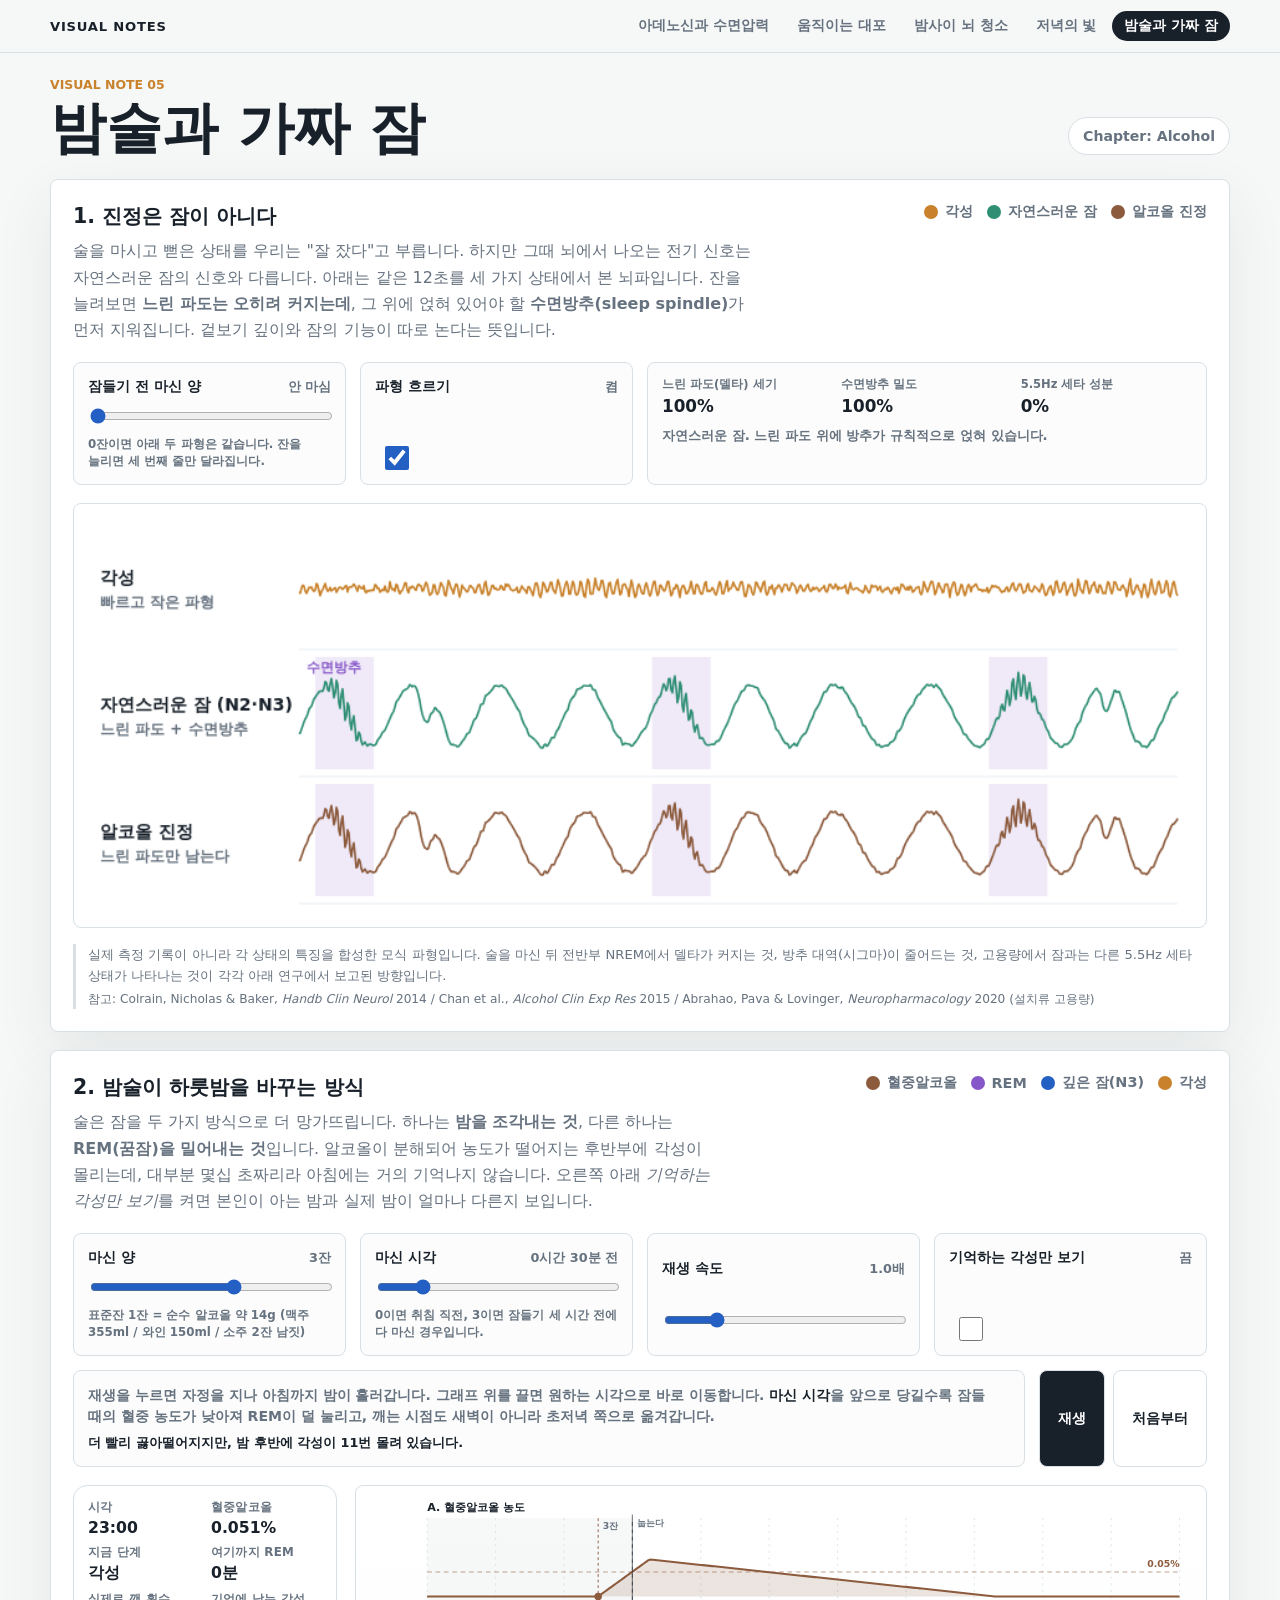
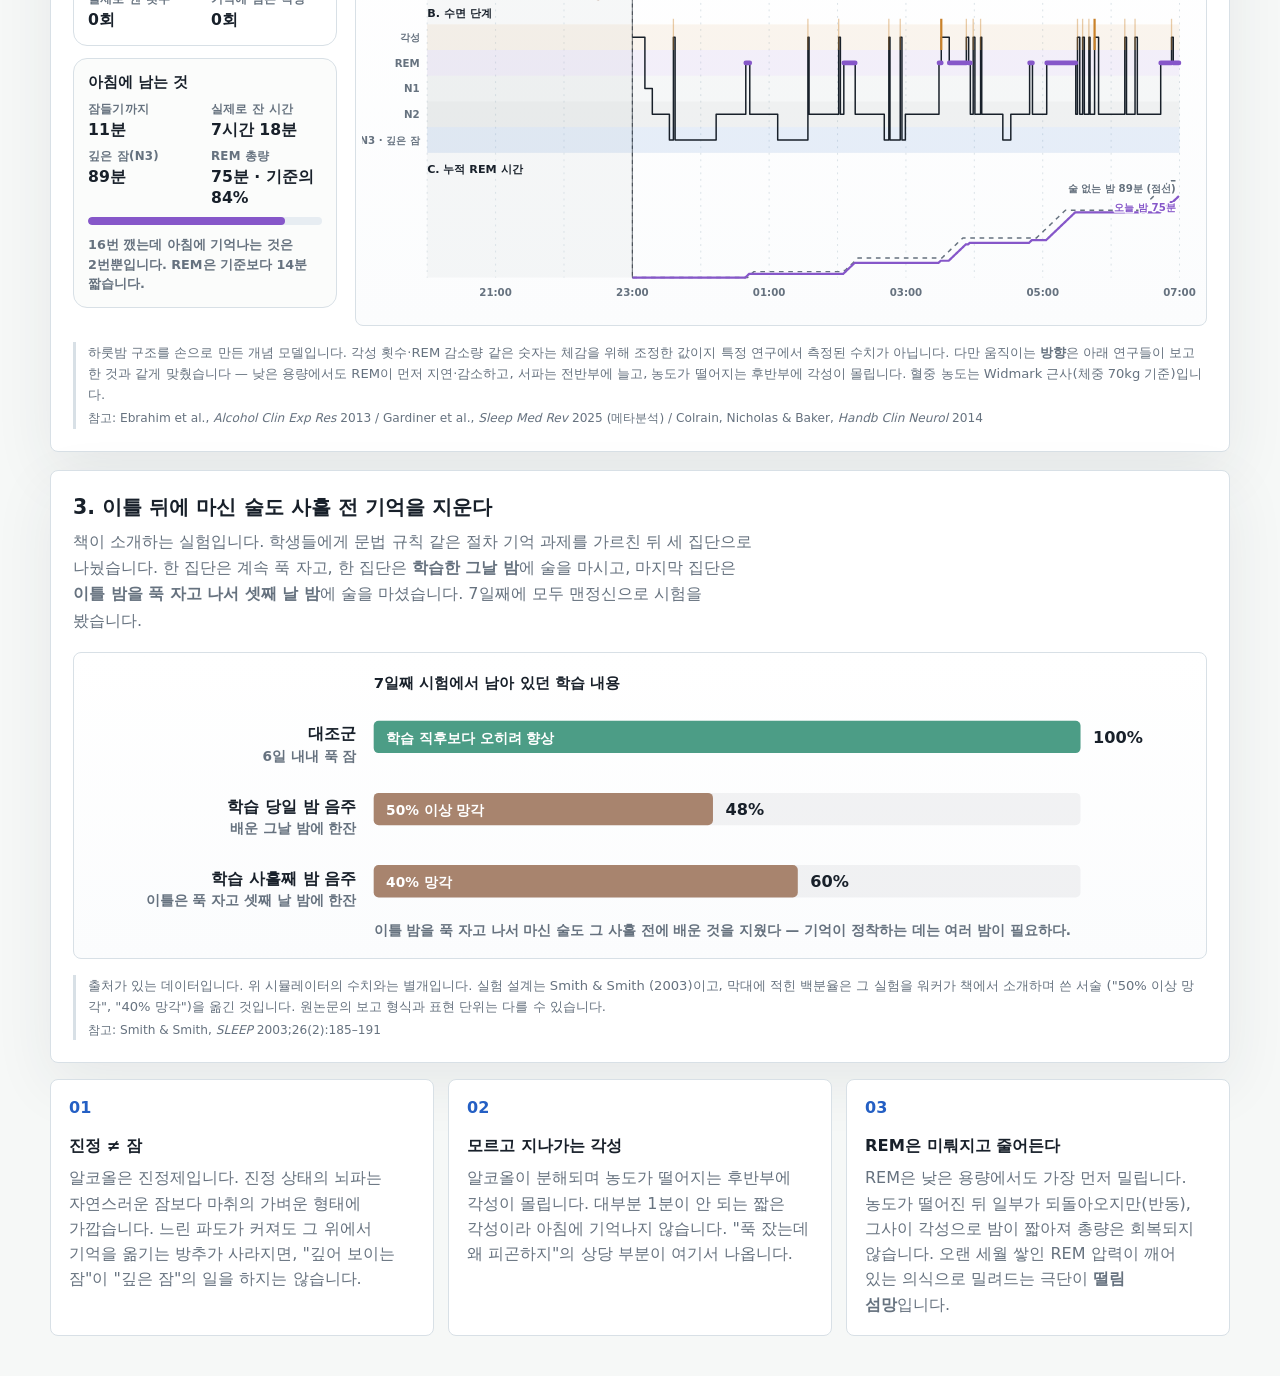
==== commit fdf5a9b1: "main 병합: "저녁의 빛"이 04, "밤술과 가짜 잠"이 05 PR #5(저녁의 빛)가 먼저 머지되어 둘 다 04를 주장하는 상태였다. 먼저 들어간 쪽에 04를 주고 이쪽을 0" ====
--- a/alcohol_sim/index.html
+++ b/alcohol_sim/index.html
@@ -10,7 +10,7 @@
     <main class="app-shell">
       <section class="topbar" aria-labelledby="page-title">
         <div>
-          <p class="eyebrow">Visual Note 04</p>
+          <p class="eyebrow">Visual Note 05</p>
           <h1 id="page-title">밤술과 가짜 잠</h1>
         </div>
         <div class="chapter-pill">Chapter: Alcohol</div>
--- a/styles.css
+++ b/styles.css
@@ -15,6 +15,12 @@
   --amyloid: #4a5b8c;
   --plaque: #8c5a3c;
   --clearance: #1f8ba8;
+  /* 빛의 색. UI 색이 아니라 "그 광원이 실제로 내는 색"이라 따로 모아 둔다 */
+  --light-cool: #cfe4ff;
+  --light-warm: #ffce85;
+  --light-amber: #ffb15c;
+  --light-screen: #a9dcff;
+  --light-outside: #9fc4ff;
 }
 
 * {
@@ -1485,6 +1491,552 @@
   touch-action: none;
 }
 
+/* ── 저녁의 빛 (light_sim) ───────────────────────────────── */
+
+.swatch-melatonin {
+  background: var(--circadian);
+}
+
+.swatch-dark {
+  background: #b3bcc6;
+}
+
+.swatch-exposure {
+  background: var(--caffeine);
+}
+
+.light-stage {
+  display: grid;
+  grid-template-columns: minmax(0, 1.32fr) minmax(0, 1fr);
+  gap: 18px;
+  align-items: start;
+  margin-bottom: 16px;
+}
+
+/* 밤 장면이라 프레임까지 어둡게 받쳐야 방이 캄캄해질 때 그림이 떠 보이지 않는다 */
+.room-frame {
+  border: 1px solid var(--line);
+  border-radius: 14px;
+  padding: 10px;
+  background: #12161f;
+  overflow: hidden;
+}
+
+.room-scene {
+  display: block;
+  width: 100%;
+  height: auto;
+}
+
+/* 빛 색 토큰 꽂는 자리. SVG 프레젠테이션 속성에서는 var()가 안 먹어 규칙으로 뺐다 */
+.tint-cool {
+  fill: var(--light-cool);
+}
+
+.tint-warm {
+  fill: var(--light-warm);
+}
+
+.tint-amber {
+  fill: var(--light-amber);
+}
+
+.tint-screen {
+  fill: var(--light-screen);
+  transition: fill 0.3s ease;
+}
+
+/* 야간 모드는 화면에서 청색을 빼는 기능이라 화면도 누리끼리해진다.
+   빛나는 면과 번지는 빛, 얼굴에 비치는 몫이 함께 바뀌어야 어색하지 않다. */
+.room-scene[data-night-shift="on"] .tint-screen {
+  fill: var(--light-warm);
+}
+
+.room-scene[data-night-shift="on"] .stop-screen {
+  stop-color: var(--light-warm);
+}
+
+.stop-cool {
+  stop-color: var(--light-cool);
+}
+
+.stop-warm {
+  stop-color: var(--light-warm);
+}
+
+.stop-amber {
+  stop-color: var(--light-amber);
+}
+
+.stop-screen {
+  stop-color: var(--light-screen);
+}
+
+.stop-outside {
+  stop-color: var(--light-outside);
+}
+
+/* 빛줄기는 "여기가 밝다"는 힌트일 뿐이다.
+   진하게 두면 사람과 가구 위에 안개처럼 덮여 색이 다 빠져 보인다. */
+.beam {
+  opacity: 0.45;
+}
+
+#roomShade,
+.light-source,
+.face-light,
+.paper-book {
+  transition: opacity 0.35s ease;
+}
+
+.room-scene[data-ceiling="off"] .source-ceiling,
+.room-scene[data-lamp="off"] .source-lamp,
+.room-scene[data-mood="off"] .source-mood,
+.room-scene[data-screen="book"] .source-screen,
+.room-scene[data-screen="book"] .face-light,
+.room-scene[data-curtain="closed"] .source-window {
+  opacity: 0;
+}
+
+/* 일반 커튼은 다 막지 못한다. 창을 살짝 비쳐 보이게 두면
+   어두운 천 위로 빛이 배어 나오는 것처럼 읽힌다. */
+.room-scene[data-curtain="closed"][data-curtain-kind="sheer"] .source-window {
+  opacity: 0.34;
+}
+
+.paper-book {
+  opacity: 0;
+}
+
+.room-scene[data-screen="book"] .paper-book {
+  opacity: 1;
+}
+
+/* 커튼은 가로로 늘려 닫는다. 안쪽 주름선도 같이 벌어져서 실제로 펼쳐지는 것처럼 보인다 */
+.curtain {
+  transform-box: view-box;
+  transition: transform 0.45s ease;
+}
+
+.curtain-cloth {
+  fill: #2f3547;
+  transition: fill 0.3s ease;
+}
+
+.curtain-fold {
+  stroke: #232838;
+  stroke-width: 2;
+  transition: stroke 0.3s ease;
+}
+
+/* 일반 커튼은 얇고 밝은 천이다 */
+.room-scene[data-curtain-kind="sheer"] .curtain-cloth {
+  fill: #7d859c;
+}
+
+.room-scene[data-curtain-kind="sheer"] .curtain-fold {
+  stroke: #6a7188;
+}
+
+.curtain-left {
+  transform-origin: 470px 91px;
+}
+
+.curtain-right {
+  transform-origin: 650px 91px;
+}
+
+.room-scene[data-curtain="closed"] .curtain-left,
+.room-scene[data-curtain="closed"] .curtain-right {
+  transform: scaleX(3.84);
+}
+
+.light-hotspot {
+  cursor: pointer;
+}
+
+.light-hotspot:focus-visible {
+  outline: none;
+}
+
+.hotspot-hit {
+  fill: transparent;
+}
+
+.hotspot-ring {
+  fill: none;
+  stroke: #f2f6fa;
+  stroke-width: 1.5;
+  stroke-dasharray: 5 5;
+  opacity: 0;
+  transition: opacity 0.16s ease;
+}
+
+.light-hotspot:hover .hotspot-ring,
+.light-hotspot:focus-visible .hotspot-ring {
+  opacity: 0.85;
+}
+
+.pill {
+  fill: rgb(10 14 22 / 0.74);
+}
+
+.pill-text {
+  fill: #eef3f8;
+  font-size: 12px;
+  font-weight: 800;
+}
+
+.pill-dot {
+  fill: #7ee0a8;
+}
+
+.room-scene[data-ceiling="off"] .hotspot-ceiling .pill-dot,
+.room-scene[data-lamp="off"] .hotspot-lamp .pill-dot,
+.room-scene[data-mood="off"] .hotspot-mood .pill-dot,
+.room-scene[data-screen="book"] .hotspot-screen .pill-dot,
+.room-scene[data-curtain="closed"] .hotspot-window .pill-dot {
+  fill: #8b96a3;
+}
+
+.light-panel {
+  display: grid;
+  align-content: start;
+  gap: 12px;
+}
+
+.gauge {
+  display: grid;
+  gap: 8px;
+  border: 1px solid var(--line);
+  border-radius: 8px;
+  padding: 14px;
+  background: #fbfcfb;
+}
+
+.gauge-label {
+  display: flex;
+  align-items: center;
+  justify-content: space-between;
+  gap: 10px;
+  font-size: 0.88rem;
+  font-weight: 800;
+}
+
+.gauge-label b {
+  font-size: 1.3rem;
+  font-weight: 900;
+  font-variant-numeric: tabular-nums;
+}
+
+#melatoninValue {
+  color: var(--circadian);
+}
+
+#chanceValue {
+  color: var(--pressure);
+}
+
+.gauge-track {
+  height: 10px;
+  border-radius: 999px;
+  background: #e6ebef;
+  overflow: hidden;
+}
+
+.gauge-track i {
+  display: block;
+  height: 100%;
+  border-radius: 999px;
+  transition: width 0.3s ease;
+}
+
+.bar-melatonin {
+  background: var(--circadian);
+}
+
+.bar-chance {
+  background: var(--pressure);
+}
+
+.gauge small {
+  color: var(--muted);
+  font-size: 0.76rem;
+  font-weight: 700;
+  line-height: 1.45;
+  word-break: keep-all;
+}
+
+.source-caption {
+  color: var(--muted);
+  font-size: 0.76rem;
+  font-weight: 800;
+}
+
+.source-list {
+  display: grid;
+  gap: 6px;
+  margin: 0;
+  padding: 0;
+  list-style: none;
+}
+
+.source-list button {
+  display: grid;
+  grid-template-columns: minmax(0, 1fr) auto;
+  align-items: center;
+  gap: 7px 10px;
+  width: 100%;
+  border: 1px solid var(--line);
+  border-radius: 8px;
+  padding: 10px 12px;
+  background: #fbfcfb;
+  color: var(--ink);
+  text-align: left;
+}
+
+.source-list button:hover {
+  border-color: var(--pressure);
+}
+
+.source-list button[aria-pressed="false"] {
+  opacity: 0.55;
+}
+
+.source-name {
+  display: flex;
+  align-items: center;
+  gap: 7px;
+  font-size: 0.86rem;
+  font-weight: 800;
+}
+
+.source-dot {
+  flex: 0 0 auto;
+  width: 10px;
+  height: 10px;
+  border-radius: 50%;
+  box-shadow: inset 0 0 0 1px rgb(24 32 42 / 0.2);
+}
+
+[data-source="ceiling"] .source-dot {
+  background: var(--light-cool);
+}
+
+[data-source="lamp"] .source-dot {
+  background: var(--light-warm);
+}
+
+[data-source="screen"] .source-dot {
+  background: var(--light-screen);
+}
+
+[data-source="window"] .source-dot {
+  background: var(--light-outside);
+}
+
+[data-source="mood"] .source-dot {
+  background: var(--light-amber);
+}
+
+.source-state {
+  color: var(--muted);
+  font-size: 0.76rem;
+  font-weight: 800;
+  white-space: nowrap;
+}
+
+.source-bar {
+  grid-column: 1;
+  height: 7px;
+  border-radius: 999px;
+  background: #e6ebef;
+  overflow: hidden;
+}
+
+.source-bar i {
+  display: block;
+  height: 100%;
+  border-radius: 999px;
+  background: var(--pressure);
+  transition: width 0.3s ease;
+}
+
+.source-value {
+  grid-column: 2;
+  font-size: 0.84rem;
+  font-weight: 900;
+  font-variant-numeric: tabular-nums;
+}
+
+.light-readout {
+  display: grid;
+  grid-template-columns: repeat(2, minmax(0, 1fr));
+  gap: 10px 12px;
+  margin: 0;
+  border: 1px solid var(--line);
+  border-radius: 8px;
+  padding: 12px 14px;
+  background: #fbfcfb;
+}
+
+.light-readout dt {
+  color: var(--muted);
+  font-size: 0.74rem;
+  font-weight: 800;
+}
+
+.light-readout dd {
+  margin: 3px 0 0;
+  font-size: 0.96rem;
+  font-weight: 800;
+  font-variant-numeric: tabular-nums;
+}
+
+/* 조절 항목이 다섯 개라 기본 4열 대신 5열을 쓴다.
+   .sleep-controls의 span은 열 수를 따라가야 하므로 중단점마다 같이 바꾼다. */
+.light-controls {
+  grid-template-columns: repeat(5, minmax(0, 1fr));
+}
+
+.light-controls .sleep-controls {
+  grid-column: span 5;
+}
+
+.light-controls .button-row button {
+  min-height: 44px;
+}
+
+.light-chart-frame {
+  min-height: 0;
+  padding: 8px 6px;
+}
+
+#melatoninChart {
+  display: block;
+  width: 100%;
+  height: auto;
+}
+
+/* SVG 안쪽 */
+
+.light-exposure-band {
+  fill: rgb(201 130 43 / 0.1);
+}
+
+.light-sleep-band {
+  fill: rgb(74 91 140 / 0.07);
+}
+
+.light-band-label {
+  fill: var(--muted);
+  font-size: 11px;
+  font-weight: 800;
+}
+
+.light-reference-line {
+  fill: none;
+  stroke: #a8b3bf;
+  stroke-width: 2;
+  stroke-dasharray: 6 5;
+}
+
+.light-current-fill {
+  fill: rgb(134 87 201 / 0.14);
+}
+
+.light-current-line {
+  fill: none;
+  stroke: var(--circadian);
+  stroke-width: 2.6;
+  stroke-linecap: round;
+}
+
+.light-bedtime-line {
+  stroke: var(--ink);
+  stroke-width: 1.4;
+  stroke-dasharray: 5 6;
+  opacity: 0.55;
+}
+
+.light-bedtime-label {
+  fill: var(--ink);
+  font-size: 11px;
+  font-weight: 800;
+}
+
+.light-gap-line {
+  stroke: var(--caffeine);
+  stroke-width: 2;
+}
+
+.light-gap-dot {
+  fill: var(--circadian);
+  stroke: var(--surface);
+  stroke-width: 2;
+}
+
+.light-gap-dot.is-reference {
+  fill: #a8b3bf;
+}
+
+.light-gap-label {
+  fill: var(--caffeine);
+  font-size: 11px;
+  font-weight: 900;
+  text-anchor: end;
+}
+
+.light-delay-bracket {
+  fill: none;
+  stroke: var(--caffeine);
+  stroke-width: 1.4;
+}
+
+.light-delay-label {
+  fill: var(--caffeine);
+  font-size: 11px;
+  font-weight: 800;
+  text-anchor: middle;
+}
+
+.light-curve-label {
+  fill: var(--circadian);
+  font-size: 11px;
+  font-weight: 800;
+  text-anchor: end;
+}
+
+.light-curve-label.is-reference {
+  fill: #8e99a5;
+}
+
+@media (max-width: 1040px) {
+  .light-controls {
+    grid-template-columns: repeat(2, minmax(0, 1fr));
+  }
+
+  .light-controls .sleep-controls {
+    grid-column: span 2;
+  }
+}
+
+@media (max-width: 900px) {
+  .light-stage {
+    grid-template-columns: 1fr;
+  }
+}
+
+@media (max-width: 760px) {
+  .light-controls {
+    grid-template-columns: 1fr;
+  }
+
+  .light-controls .sleep-controls {
+    grid-column: span 1;
+  }
+}
+
 /* ── 밤술과 가짜 잠 (alcohol_sim) ─────────────────────────
    한 페이지에 스테이지가 셋(뇌파 비교 / 하룻밤 / 기억 실험)이라
    .visual-stage를 여러 번 쓴다. 사이 간격만 .stage-gap으로 준다. */
